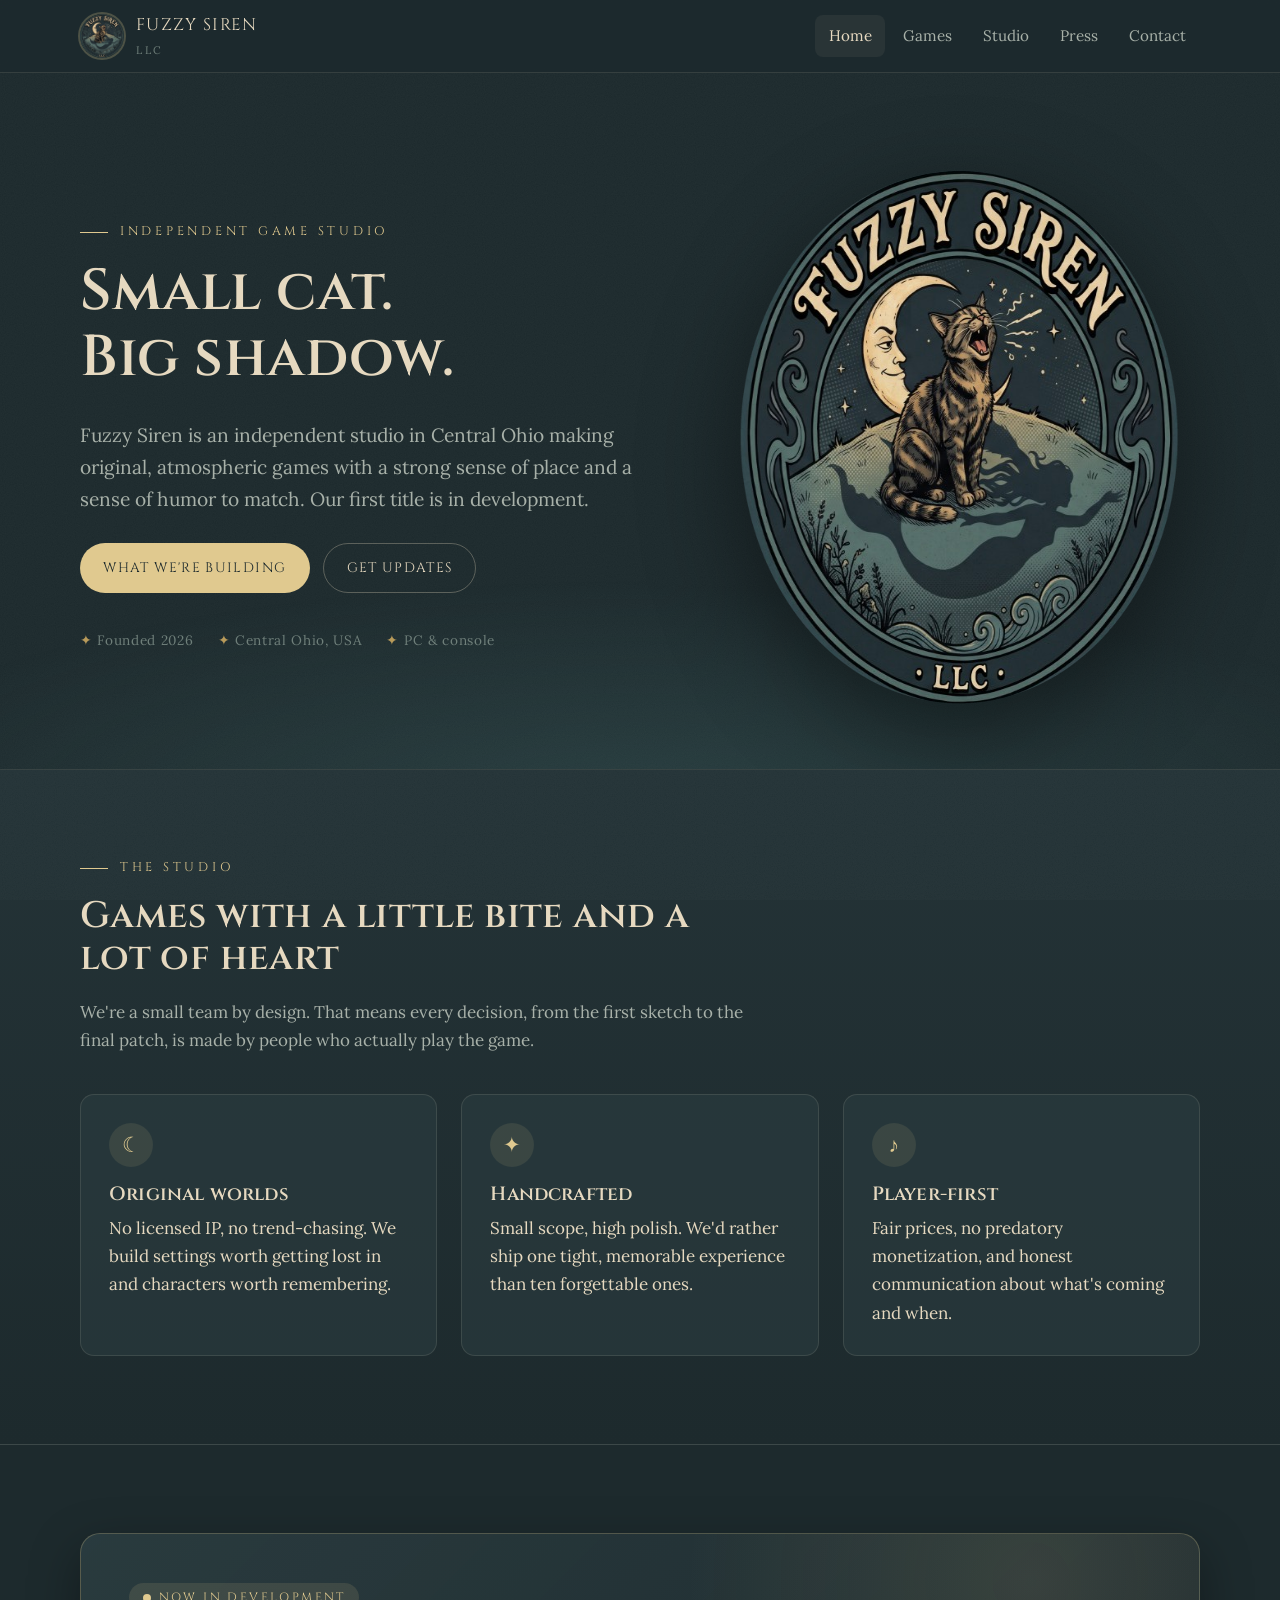
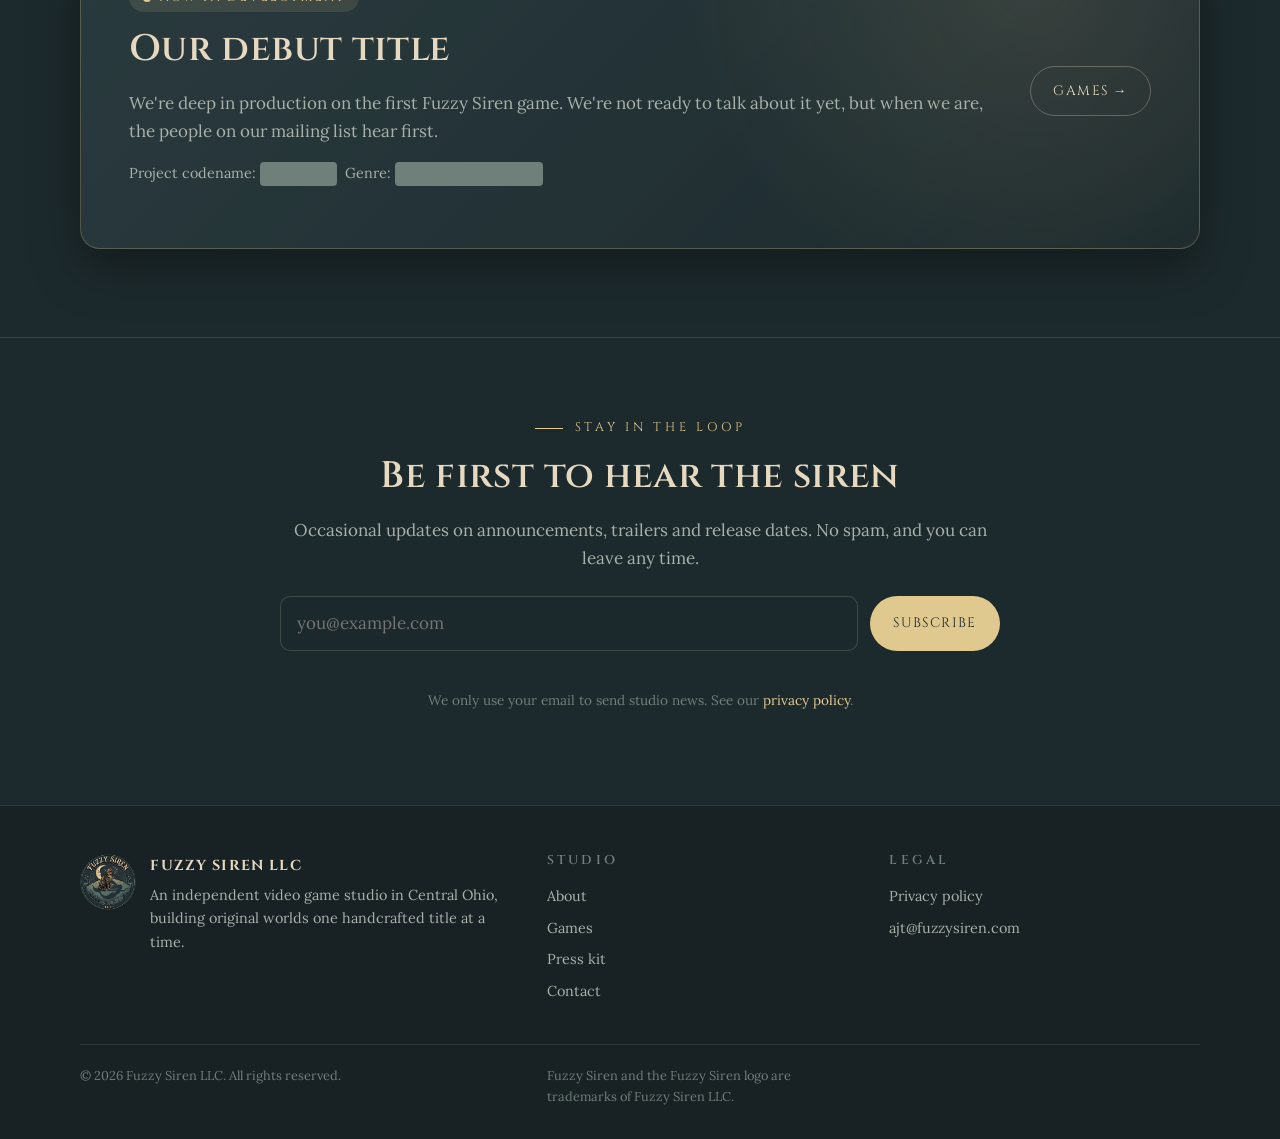
==== index.html @ e26e71ed "Initial Fuzzy Siren LLC marketing site Co-Authored-By: Alex Travis <ajtravis2@gmail.com>" ====
<!DOCTYPE html>
<html lang="en">
<head>
  <meta charset="utf-8">
  <meta name="viewport" content="width=device-width, initial-scale=1">
  <title>Fuzzy Siren LLC — Independent Game Studio</title>
  <meta name="description" content="Fuzzy Siren LLC is an independent video game studio in Central Ohio crafting original, atmospheric games. Our debut title is in development.">
  <link rel="canonical" href="https://fuzzysiren.com/">
  <meta name="theme-color" content="#1d2a2d">
  <meta property="og:type" content="website">
  <meta property="og:site_name" content="Fuzzy Siren LLC">
  <meta property="og:title" content="Fuzzy Siren LLC — Independent Game Studio">
  <meta property="og:description" content="Fuzzy Siren LLC is an independent video game studio in Central Ohio crafting original, atmospheric games. Our debut title is in development.">
  <meta property="og:url" content="https://fuzzysiren.com/">
  <meta property="og:image" content="https://fuzzysiren.com/assets/og-image.jpg">
  <meta name="twitter:card" content="summary_large_image">
  <link rel="icon" href="assets/favicon.ico" sizes="any">
  <link rel="icon" type="image/png" sizes="32x32" href="assets/icon-32.png">
  <link rel="apple-touch-icon" href="assets/icon-180.png">
  <link rel="manifest" href="site.webmanifest">
  <link rel="preconnect" href="https://fonts.googleapis.com">
  <link rel="preconnect" href="https://fonts.gstatic.com" crossorigin>
  <link href="https://fonts.googleapis.com/css2?family=Cinzel:wght@500;600;700&family=Lora:ital,wght@0,400;0,500;1,400&display=swap" rel="stylesheet">
  <link rel="stylesheet" href="css/styles.css">
  <script type="application/ld+json">
  {
    "@context": "https://schema.org",
    "@type": "Organization",
    "name": "Fuzzy Siren LLC",
    "url": "https://fuzzysiren.com",
    "logo": "https://fuzzysiren.com/assets/logo-badge.png",
    "email": "ajt@fuzzysiren.com",
    "description": "Fuzzy Siren LLC is an independent video game studio based in Central Ohio.",
    "address": { "@type": "PostalAddress", "addressRegion": "OH", "addressCountry": "US" }
  }
  </script>
</head>
<body>
  <a class="skip-link" href="#main">Skip to content</a>
  <header class="site-header">
    <div class="wrap">
      <a class="brand" href="index.html">
        <img src="assets/icon-192.png" alt="Fuzzy Siren logo" width="44" height="44">
        <span>Fuzzy Siren<small>LLC</small></span>
      </a>
      <button class="nav-toggle" aria-expanded="false" aria-controls="nav" aria-label="Menu">
        <svg width="22" height="22" viewBox="0 0 24 24" fill="none" stroke="currentColor" stroke-width="2" stroke-linecap="round"><path d="M4 7h16M4 12h16M4 17h16"/></svg>
      </button>
      <nav class="nav" id="nav" aria-label="Primary"><a href="index.html" aria-current="page">Home</a><a href="games.html">Games</a><a href="about.html">Studio</a><a href="press.html">Press</a><a href="contact.html">Contact</a></nav>
    </div>
  </header>

  <main id="main">
<section class="hero">
  <div class="wrap">
    <div>
      <p class="eyebrow">Independent Game Studio</p>
      <h1>Small cat.<br>Big shadow.</h1>
      <p class="lede">Fuzzy Siren is an independent studio in Central Ohio making original, atmospheric games with a strong sense of place and a sense of humor to match. Our first title is in development.</p>
      <div class="hero-actions">
        <a class="btn btn-primary" href="games.html">What we're building</a>
        <a class="btn btn-ghost" href="#updates">Get updates</a>
      </div>
      <div class="hero-meta">
        <span>Founded 2026</span>
        <span>Central Ohio, USA</span>
        <span>PC &amp; console</span>
      </div>
    </div>
    <img class="hero-logo" src="assets/logo-badge.png" alt="Fuzzy Siren LLC — a yowling tabby cat casting the shadow of a siren beneath a crescent moon" width="536" height="536">
  </div>
</section>

<section class="section section-alt" id="studio">
  <div class="wrap">
    <div class="section-head">
      <p class="eyebrow">The Studio</p>
      <h2>Games with a little bite and a lot of heart</h2>
      <p class="muted">We're a small team by design. That means every decision, from the first sketch to the final patch, is made by people who actually play the game.</p>
    </div>
    <div class="grid grid-3">
      <div class="card">
        <div class="glyph">☾</div>
        <h3>Original worlds</h3>
        <p>No licensed IP, no trend-chasing. We build settings worth getting lost in and characters worth remembering.</p>
      </div>
      <div class="card">
        <div class="glyph">✦</div>
        <h3>Handcrafted</h3>
        <p>Small scope, high polish. We'd rather ship one tight, memorable experience than ten forgettable ones.</p>
      </div>
      <div class="card">
        <div class="glyph">♪</div>
        <h3>Player-first</h3>
        <p>Fair prices, no predatory monetization, and honest communication about what's coming and when.</p>
      </div>
    </div>
  </div>
</section>

<section class="section" id="now">
  <div class="wrap">
    <div class="panel">
      <div>
        <span class="badge"><span class="dot"></span> Now in development</span>
        <h2 style="margin-top:1rem">Our debut title</h2>
        <p class="muted">We're deep in production on the first Fuzzy Siren game. We're not ready to talk about it yet, but when we are, the people on our mailing list hear first.</p>
        <p class="muted small">Project codename: <span class="redacted">REDACTED</span>&nbsp; Genre: <span class="redacted">REDACTED, obviously</span></p>
      </div>
      <div>
        <a class="btn btn-ghost" href="games.html">Games &rarr;</a>
      </div>
    </div>
  </div>
</section>

<section class="cta-band" id="updates">
  <div class="wrap">
    <p class="eyebrow" style="justify-content:center">Stay in the loop</p>
    <h2>Be first to hear the siren</h2>
    <p class="muted">Occasional updates on announcements, trailers and release dates. No spam, and you can leave any time.</p>
    <form class="inline-form" data-form data-endpoint="https://formspree.io/f/REPLACE_ME" data-subject="Mailing list signup" data-success="You're on the list. Thanks!" style="justify-content:center;margin-top:1.5rem">
      <label class="honey" aria-hidden="true">Leave blank <input type="text" name="_gotcha" tabindex="-1" autocomplete="off"></label>
      <input type="email" name="email" placeholder="you@example.com" required aria-label="Email address">
      <button class="btn btn-primary" type="submit">Subscribe</button>
    </form>
    <p class="form-status" role="status" aria-live="polite"></p>
    <p class="form-note">We only use your email to send studio news. See our <a href="privacy.html">privacy policy</a>.</p>
  </div>
</section>
  </main>

  <footer class="site-footer">
    <div class="wrap">
      <div>
        <div class="footer-brand">
          <img src="assets/icon-192.png" alt="" width="56" height="56">
          <div>
            <strong style="font-family:var(--font-display);letter-spacing:.08em;color:var(--ink)">FUZZY SIREN LLC</strong>
            <p class="small" style="margin:.35rem 0 0">An independent video game studio in Central Ohio, building original worlds one handcrafted title at a time.</p>
          </div>
        </div>
      </div>
      <div>
        <h4>Studio</h4>
        <ul>
          <li><a href="about.html">About</a></li>
          <li><a href="games.html">Games</a></li>
          <li><a href="press.html">Press kit</a></li>
          <li><a href="contact.html">Contact</a></li>
        </ul>
      </div>
      <div>
        <h4>Legal</h4>
        <ul>
          <li><a href="privacy.html">Privacy policy</a></li>
          <li><a href="mailto:ajt@fuzzysiren.com">ajt@fuzzysiren.com</a></li>
        </ul>
      </div>
    </div>
    <div class="wrap footer-bottom">
      <span>&copy; <span data-year>2026</span> Fuzzy Siren LLC. All rights reserved.</span>
      <span>Fuzzy Siren and the Fuzzy Siren logo are trademarks of Fuzzy Siren LLC.</span>
    </div>
  </footer>
  <script src="js/main.js" defer></script>
</body>
</html>
---- css/styles.css ----
/* Fuzzy Siren LLC — site styles */
:root {
  --bg: #1d2a2d;
  --bg-2: #243337;
  --bg-3: #2d3f43;
  --ink: #e6d9c0;
  --ink-dim: #a8b1a9;
  --ink-faint: #6f7f7a;
  --line: rgba(230, 217, 192, 0.12);
  --moon: #e0c98f;
  --moon-deep: #b89a5a;
  --sea: #4d7c7c;
  --radius: 14px;
  --max: 1120px;
  --font-display: "Cinzel", "Georgia", serif;
  --font-body: "Lora", "Georgia", serif;
  --shadow: 0 18px 50px rgba(0, 0, 0, 0.35);
}

*, *::before, *::after { box-sizing: border-box; }
html { scroll-behavior: smooth; -webkit-text-size-adjust: 100%; }
body {
  margin: 0;
  background: var(--bg);
  color: var(--ink);
  font-family: var(--font-body);
  font-size: 17px;
  line-height: 1.65;
  position: relative;
}
body::before {
  content: "";
  position: fixed; inset: 0; pointer-events: none; z-index: 0;
  background-image: url("data:image/svg+xml;utf8,<svg xmlns='http://www.w3.org/2000/svg' width='160' height='160'><filter id='n'><feTurbulence type='fractalNoise' baseFrequency='.9' numOctaves='2' stitchTiles='stitch'/><feColorMatrix values='0 0 0 0 1 0 0 0 0 1 0 0 0 0 1 0 0 0 .06 0'/></filter><rect width='100%' height='100%' filter='url(%23n)'/></svg>");
  opacity: .5;
}
img { max-width: 100%; display: block; }
a { color: var(--moon); text-decoration: none; }
a:hover { text-decoration: underline; text-underline-offset: 3px; }
h1, h2, h3, h4 { font-family: var(--font-display); font-weight: 600; line-height: 1.15; margin: 0 0 .5em; letter-spacing: .01em; color: var(--ink); }
h1 { font-size: clamp(2.2rem, 5vw, 3.6rem); }
h2 { font-size: clamp(1.6rem, 3.2vw, 2.3rem); }
h3 { font-size: 1.2rem; }
p { margin: 0 0 1em; }
.lede { font-size: 1.2rem; color: var(--ink-dim); max-width: 60ch; }
.muted { color: var(--ink-dim); }
.small { font-size: .9rem; }
.wrap { width: min(var(--max), 100% - 2.5rem); margin-inline: auto; position: relative; z-index: 1; }
.skip-link { position: absolute; left: -999px; top: 0; background: var(--moon); color: #1d2a2d; padding: .5rem 1rem; z-index: 100; }
.skip-link:focus { left: 1rem; top: 1rem; }

/* Header */
.site-header {
  position: sticky; top: 0; z-index: 50;
  background: rgba(29, 42, 45, 0.85);
  backdrop-filter: blur(10px);
  border-bottom: 1px solid var(--line);
}
.site-header .wrap { display: flex; align-items: center; justify-content: space-between; gap: 1rem; min-height: 72px; }
.brand { display: flex; align-items: center; gap: .75rem; color: var(--ink); }
.brand:hover { text-decoration: none; }
.brand img { width: 44px; height: 44px; border-radius: 50%; box-shadow: 0 0 0 2px rgba(224, 201, 143, .25); }
.brand span { font-family: var(--font-display); font-size: 1.05rem; letter-spacing: .08em; text-transform: uppercase; }
.brand small { display: block; font-family: var(--font-body); font-size: .68rem; letter-spacing: .25em; color: var(--ink-faint); margin-top: 2px; }
.nav { display: flex; gap: .25rem; }
.nav a { color: var(--ink-dim); padding: .5rem .85rem; border-radius: 8px; font-size: .95rem; }
.nav a:hover, .nav a[aria-current="page"] { color: var(--ink); background: rgba(230, 217, 192, .06); text-decoration: none; }
.nav-toggle { display: none; background: none; border: 1px solid var(--line); color: var(--ink); border-radius: 8px; padding: .45rem .6rem; cursor: pointer; }
.nav-toggle svg { display: block; }

/* Buttons */
.btn {
  display: inline-flex; align-items: center; gap: .5rem;
  padding: .8rem 1.4rem; border-radius: 999px;
  font-family: var(--font-display); font-size: .85rem; letter-spacing: .1em; text-transform: uppercase;
  border: 1px solid transparent; cursor: pointer; transition: transform .15s ease, background .15s ease, border-color .15s ease;
}
.btn:hover { text-decoration: none; transform: translateY(-1px); }
.btn-primary { background: var(--moon); color: #1d2a2d; }
.btn-primary:hover { background: #ebd7a6; }
.btn-ghost { border-color: rgba(230, 217, 192, .3); color: var(--ink); }
.btn-ghost:hover { border-color: var(--moon); }

/* Hero */
.hero { padding: clamp(3rem, 8vw, 6rem) 0 clamp(2.5rem, 6vw, 4rem); position: relative; overflow: hidden; }
.hero::after {
  content: ""; position: absolute; inset: auto -20% -40% -20%; height: 70%;
  background: radial-gradient(ellipse at center, rgba(77, 124, 124, .25), transparent 65%);
  pointer-events: none;
}
.hero .wrap { display: grid; grid-template-columns: 1.1fr .9fr; gap: 3rem; align-items: center; }
.hero-logo { width: min(100%, 440px); margin-inline: auto; filter: drop-shadow(0 30px 50px rgba(0,0,0,.45)); animation: float 9s ease-in-out infinite; }
@keyframes float { 0%,100% { transform: translateY(0); } 50% { transform: translateY(-10px); } }
.eyebrow { font-family: var(--font-display); font-size: .78rem; letter-spacing: .3em; text-transform: uppercase; color: var(--moon); margin-bottom: 1rem; display: flex; align-items: center; gap: .75rem; }
.eyebrow::before { content: ""; width: 28px; height: 1px; background: var(--moon); }
.hero-actions { display: flex; flex-wrap: wrap; gap: .85rem; margin-top: 1.75rem; }
.hero-meta { display: flex; flex-wrap: wrap; gap: 1.5rem; margin-top: 2.25rem; color: var(--ink-faint); font-size: .85rem; letter-spacing: .05em; }
.hero-meta span::before { content: "✦ "; color: var(--moon-deep); }

/* Sections */
.section { padding: clamp(3rem, 7vw, 5.5rem) 0; }
.section-alt { background: linear-gradient(180deg, var(--bg-2), var(--bg)); border-top: 1px solid var(--line); border-bottom: 1px solid var(--line); }
.section-head { max-width: 62ch; margin-bottom: 2.5rem; }
.grid { display: grid; gap: 1.5rem; }
.grid-3 { grid-template-columns: repeat(3, 1fr); }
.grid-2 { grid-template-columns: repeat(2, 1fr); }
.card {
  background: rgba(45, 63, 67, .55); border: 1px solid var(--line); border-radius: var(--radius);
  padding: 1.75rem; position: relative;
}
.card .glyph { width: 44px; height: 44px; border-radius: 50%; display: grid; place-items: center; background: rgba(224, 201, 143, .1); color: var(--moon); margin-bottom: 1rem; font-size: 1.3rem; }
.card h3 { margin-top: 0; }
.card p:last-child { margin-bottom: 0; }

/* Feature panel (in-development) */
.panel {
  border: 1px solid rgba(224, 201, 143, .25); border-radius: 20px; padding: clamp(1.75rem, 4vw, 3rem);
  background:
    radial-gradient(circle at 85% 15%, rgba(224, 201, 143, .12), transparent 35%),
    linear-gradient(135deg, rgba(45, 63, 67, .8), rgba(29, 42, 45, .9));
  box-shadow: var(--shadow); display: grid; grid-template-columns: 1fr auto; gap: 2rem; align-items: center;
}
.badge { display: inline-flex; align-items: center; gap: .5rem; background: rgba(224, 201, 143, .12); color: var(--moon); border-radius: 999px; padding: .3rem .85rem; font-size: .75rem; letter-spacing: .2em; text-transform: uppercase; font-family: var(--font-display); }
.badge .dot { width: 8px; height: 8px; border-radius: 50%; background: var(--moon); box-shadow: 0 0 0 0 rgba(224,201,143,.7); animation: pulse 2.2s infinite; }
@keyframes pulse { 0% { box-shadow: 0 0 0 0 rgba(224,201,143,.6); } 70% { box-shadow: 0 0 0 10px rgba(224,201,143,0); } 100% { box-shadow: 0 0 0 0 rgba(224,201,143,0); } }
.redacted { display: inline-block; background: var(--ink-faint); color: transparent; border-radius: 4px; user-select: none; }

/* Forms */
.form { display: grid; gap: 1rem; }
.form-row { display: grid; gap: 1rem; grid-template-columns: 1fr 1fr; }
label { display: grid; gap: .4rem; font-size: .9rem; color: var(--ink-dim); }
input, textarea, select {
  width: 100%; font: inherit; color: var(--ink); background: rgba(29, 42, 45, .7);
  border: 1px solid rgba(230, 217, 192, .18); border-radius: 10px; padding: .8rem 1rem;
}
input:focus, textarea:focus { outline: 2px solid var(--moon); outline-offset: 1px; border-color: transparent; }
textarea { min-height: 150px; resize: vertical; }
.inline-form { display: flex; gap: .75rem; flex-wrap: wrap; }
.inline-form input { flex: 1 1 240px; }
.form-note { font-size: .85rem; color: var(--ink-faint); }
.form-status { min-height: 1.5em; font-size: .95rem; }
.form-status.ok { color: #9fd6b5; }
.form-status.err { color: #e9a3a3; }
.honey { position: absolute; left: -9999px; opacity: 0; }

/* Page header */
.page-head { padding: clamp(3rem, 7vw, 5rem) 0 clamp(1.5rem, 3vw, 2.5rem); border-bottom: 1px solid var(--line); }
.page-head h1 { margin-bottom: .35em; }

/* Prose */
.prose { max-width: 70ch; }
.prose h2 { margin-top: 2.5rem; font-size: 1.5rem; }
.prose h3 { margin-top: 2rem; }
.prose ul { padding-left: 1.2rem; }
.prose li { margin-bottom: .4rem; }
.prose hr { border: 0; border-top: 1px solid var(--line); margin: 2.5rem 0; }

/* Fact sheet */
.facts { width: 100%; border-collapse: collapse; }
.facts th, .facts td { text-align: left; padding: .8rem .5rem; border-bottom: 1px solid var(--line); vertical-align: top; }
.facts th { color: var(--ink-faint); font-weight: 400; width: 34%; font-size: .9rem; letter-spacing: .05em; text-transform: uppercase; }

/* Timeline */
.timeline { list-style: none; padding: 0; margin: 0; }
.timeline li { position: relative; padding: 0 0 1.75rem 2rem; border-left: 1px solid var(--line); }
.timeline li::before { content: ""; position: absolute; left: -6px; top: .45rem; width: 11px; height: 11px; border-radius: 50%; background: var(--bg); border: 2px solid var(--moon); }
.timeline li.done::before { background: var(--moon); }
.timeline li:last-child { padding-bottom: 0; }
.timeline .when { font-family: var(--font-display); font-size: .78rem; letter-spacing: .2em; text-transform: uppercase; color: var(--moon); }

/* Download tiles */
.tiles { display: grid; grid-template-columns: repeat(auto-fit, minmax(200px, 1fr)); gap: 1.25rem; }
.tile { background: var(--bg-3); border: 1px solid var(--line); border-radius: var(--radius); overflow: hidden; color: var(--ink); display: flex; flex-direction: column; }
.tile:hover { text-decoration: none; border-color: rgba(224,201,143,.4); }
.tile .thumb { aspect-ratio: 16/10; background: #33484b; display: grid; place-items: center; padding: 1rem; }
.tile .thumb img { max-height: 100%; width: auto; }
.tile .meta { padding: .9rem 1rem; font-size: .9rem; }
.tile .meta small { display: block; color: var(--ink-faint); }

/* Swatches */
.swatches { display: flex; flex-wrap: wrap; gap: .75rem; }
.swatch { width: 110px; border-radius: 10px; overflow: hidden; border: 1px solid var(--line); font-size: .75rem; }
.swatch i { display: block; height: 56px; }
.swatch span { display: block; padding: .4rem .6rem; background: var(--bg-3); color: var(--ink-dim); font-family: monospace; }

/* Contact */
.contact-grid { display: grid; grid-template-columns: 1fr 1.3fr; gap: 3rem; }
.contact-list { list-style: none; padding: 0; margin: 0; display: grid; gap: 1.25rem; }
.contact-list strong { display: block; font-family: var(--font-display); font-size: .8rem; letter-spacing: .2em; text-transform: uppercase; color: var(--moon); margin-bottom: .2rem; }

/* CTA band */
.cta-band { text-align: center; padding: clamp(3rem, 7vw, 5rem) 0; border-top: 1px solid var(--line); }
.cta-band .wrap { max-width: 720px; }

/* Footer */
.site-footer { border-top: 1px solid var(--line); padding: 3rem 0 2rem; color: var(--ink-dim); font-size: .9rem; background: #182225; }
.site-footer .wrap { display: grid; grid-template-columns: 1.4fr 1fr 1fr; gap: 2rem; }
.site-footer h4 { font-size: .8rem; letter-spacing: .25em; text-transform: uppercase; color: var(--ink-faint); margin-bottom: 1rem; }
.site-footer ul { list-style: none; padding: 0; margin: 0; display: grid; gap: .5rem; }
.site-footer a { color: var(--ink-dim); }
.site-footer a:hover { color: var(--ink); }
.footer-brand { display: flex; gap: .9rem; align-items: flex-start; }
.footer-brand img { width: 56px; height: 56px; border-radius: 50%; }
.footer-bottom { border-top: 1px solid var(--line); margin-top: 2.5rem; padding-top: 1.25rem; font-size: .8rem; color: var(--ink-faint); display: flex; justify-content: space-between; flex-wrap: wrap; gap: .5rem; }

/* Responsive */
@media (max-width: 900px) {
  .hero .wrap { grid-template-columns: 1fr; text-align: center; }
  .hero .eyebrow { justify-content: center; }
  .hero .lede { margin-inline: auto; }
  .hero-actions, .hero-meta { justify-content: center; }
  .hero-logo { width: min(100%, 320px); order: -1; }
  .grid-3 { grid-template-columns: 1fr 1fr; }
  .panel { grid-template-columns: 1fr; }
  .contact-grid { grid-template-columns: 1fr; gap: 2rem; }
  .site-footer .wrap { grid-template-columns: 1fr 1fr; }
}
@media (max-width: 680px) {
  body { font-size: 16px; }
  .nav-toggle { display: inline-flex; }
  .nav { display: none; position: absolute; left: 0; right: 0; top: 100%; flex-direction: column; background: var(--bg-2); border-bottom: 1px solid var(--line); padding: .75rem 1.25rem 1rem; }
  .nav.open { display: flex; }
  .grid-3, .grid-2, .form-row { grid-template-columns: 1fr; }
  .site-footer .wrap { grid-template-columns: 1fr; }
  .brand small { display: none; }
}
@media (prefers-reduced-motion: reduce) {
  .hero-logo, .badge .dot { animation: none; }
  html { scroll-behavior: auto; }
}
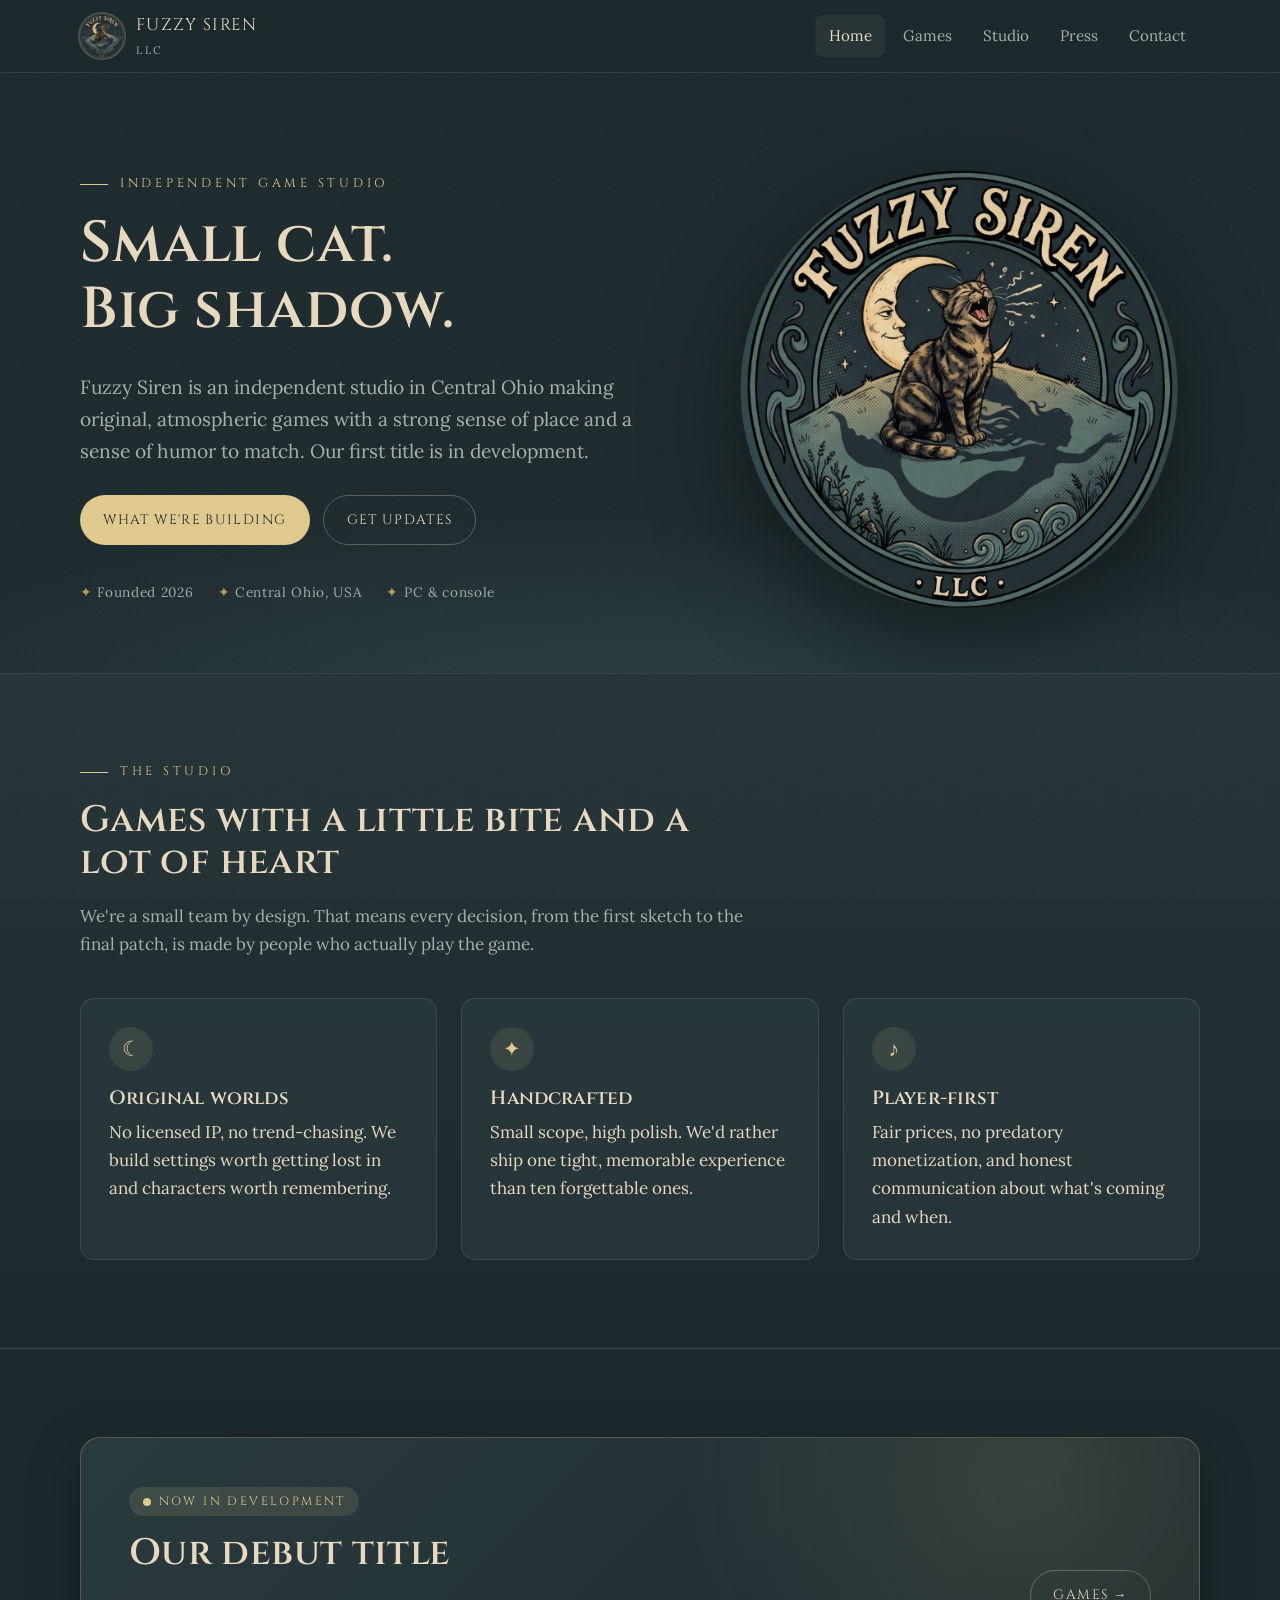
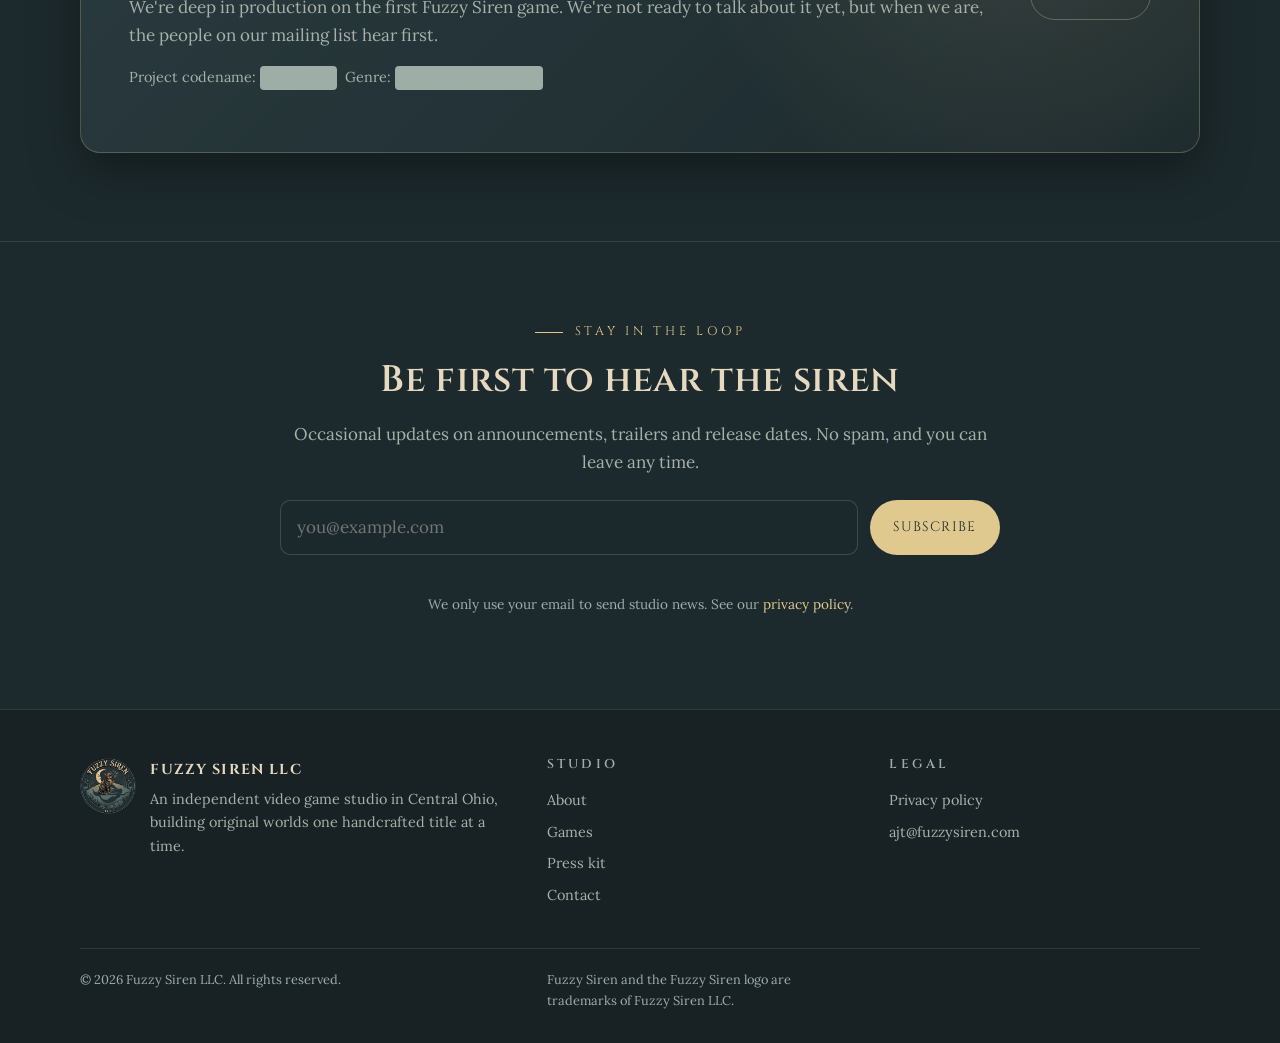
==== commit b61dffa5: "Remove contact form; mailing-list signup posts to Google Sheet via Apps Script - Contact page now sh" ====
--- a/index.html
+++ b/index.html
@@ -119,7 +119,7 @@
     <p class="eyebrow" style="justify-content:center">Stay in the loop</p>
     <h2>Be first to hear the siren</h2>
     <p class="muted">Occasional updates on announcements, trailers and release dates. No spam, and you can leave any time.</p>
-    <form class="inline-form" data-form data-endpoint="https://formspree.io/f/REPLACE_ME" data-subject="Mailing list signup" data-success="You're on the list. Thanks!" style="justify-content:center;margin-top:1.5rem">
+    <form class="inline-form" data-signup data-success="You're on the list. Thanks!" style="justify-content:center;margin-top:1.5rem">
       <label class="honey" aria-hidden="true">Leave blank <input type="text" name="_gotcha" tabindex="-1" autocomplete="off"></label>
       <input type="email" name="email" placeholder="you@example.com" required aria-label="Email address">
       <button class="btn btn-primary" type="submit">Subscribe</button>
--- a/css/styles.css
+++ b/css/styles.css
@@ -5,7 +5,7 @@
   --bg-3: #2d3f43;
   --ink: #e6d9c0;
   --ink-dim: #a8b1a9;
-  --ink-faint: #6f7f7a;
+  --ink-faint: #9fada7;
   --line: rgba(230, 217, 192, 0.12);
   --moon: #e0c98f;
   --moon-deep: #b89a5a;
@@ -34,7 +34,7 @@
   background-image: url("data:image/svg+xml;utf8,<svg xmlns='http://www.w3.org/2000/svg' width='160' height='160'><filter id='n'><feTurbulence type='fractalNoise' baseFrequency='.9' numOctaves='2' stitchTiles='stitch'/><feColorMatrix values='0 0 0 0 1 0 0 0 0 1 0 0 0 0 1 0 0 0 .06 0'/></filter><rect width='100%' height='100%' filter='url(%23n)'/></svg>");
   opacity: .5;
 }
-img { max-width: 100%; display: block; }
+img { max-width: 100%; height: auto; display: block; }
 a { color: var(--moon); text-decoration: none; }
 a:hover { text-decoration: underline; text-underline-offset: 3px; }
 h1, h2, h3, h4 { font-family: var(--font-display); font-weight: 600; line-height: 1.15; margin: 0 0 .5em; letter-spacing: .01em; color: var(--ink); }
@@ -102,6 +102,7 @@
 .section-alt { background: linear-gradient(180deg, var(--bg-2), var(--bg)); border-top: 1px solid var(--line); border-bottom: 1px solid var(--line); }
 .section-head { max-width: 62ch; margin-bottom: 2.5rem; }
 .grid { display: grid; gap: 1.5rem; }
+.grid > * { min-width: 0; }
 .grid-3 { grid-template-columns: repeat(3, 1fr); }
 .grid-2 { grid-template-columns: repeat(2, 1fr); }
 .card {
@@ -156,7 +157,8 @@
 .prose hr { border: 0; border-top: 1px solid var(--line); margin: 2.5rem 0; }
 
 /* Fact sheet */
-.facts { width: 100%; border-collapse: collapse; }
+.facts { width: 100%; border-collapse: collapse; table-layout: fixed; }
+.facts td { overflow-wrap: anywhere; }
 .facts th, .facts td { text-align: left; padding: .8rem .5rem; border-bottom: 1px solid var(--line); vertical-align: top; }
 .facts th { color: var(--ink-faint); font-weight: 400; width: 34%; font-size: .9rem; letter-spacing: .05em; text-transform: uppercase; }
 
@@ -228,3 +230,7 @@
   .hero-logo, .badge .dot { animation: none; }
   html { scroll-behavior: auto; }
 }
+
+/* Contact (no form) */
+.contact-card { display: grid; gap: .75rem; justify-items: start; align-content: start; }
+.contact-email { font-weight: 700; font-size: clamp(1.2rem, 2.6vw, 1.6rem); color: var(--ink); word-break: break-all; }
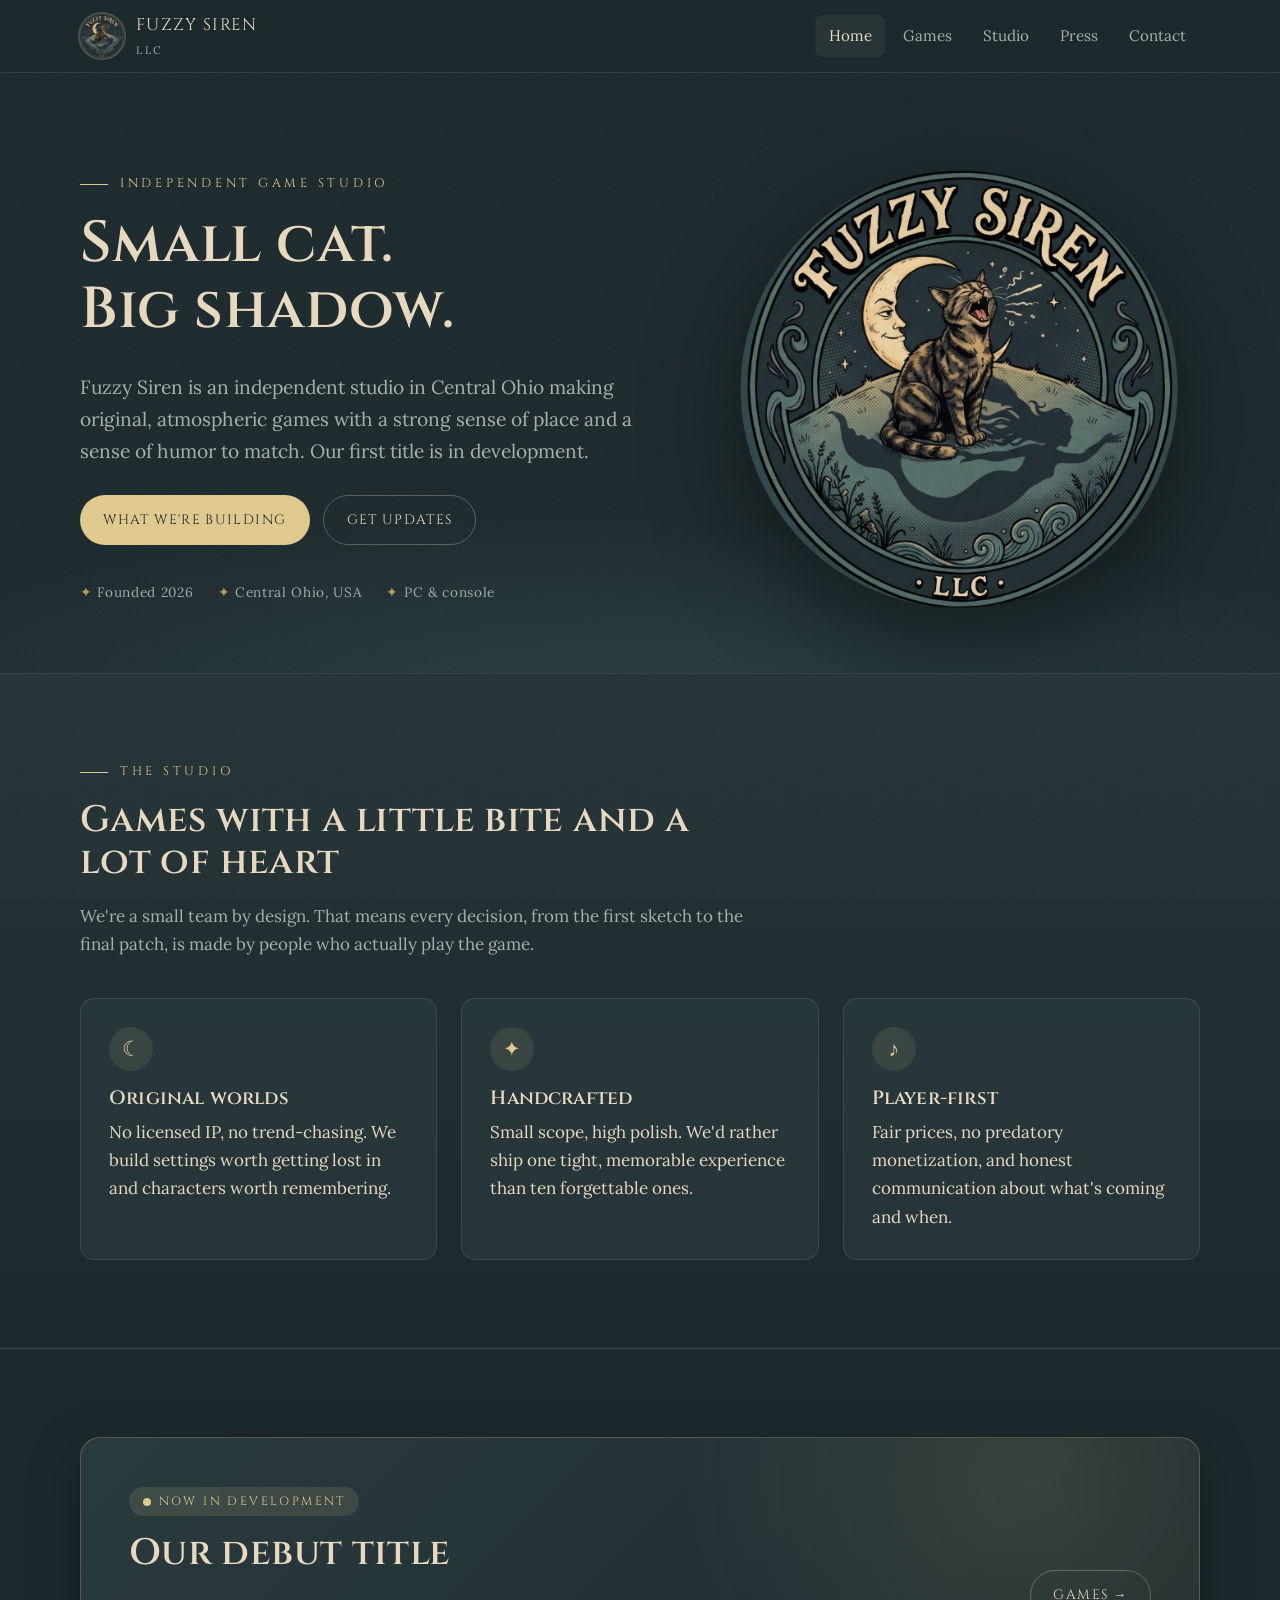
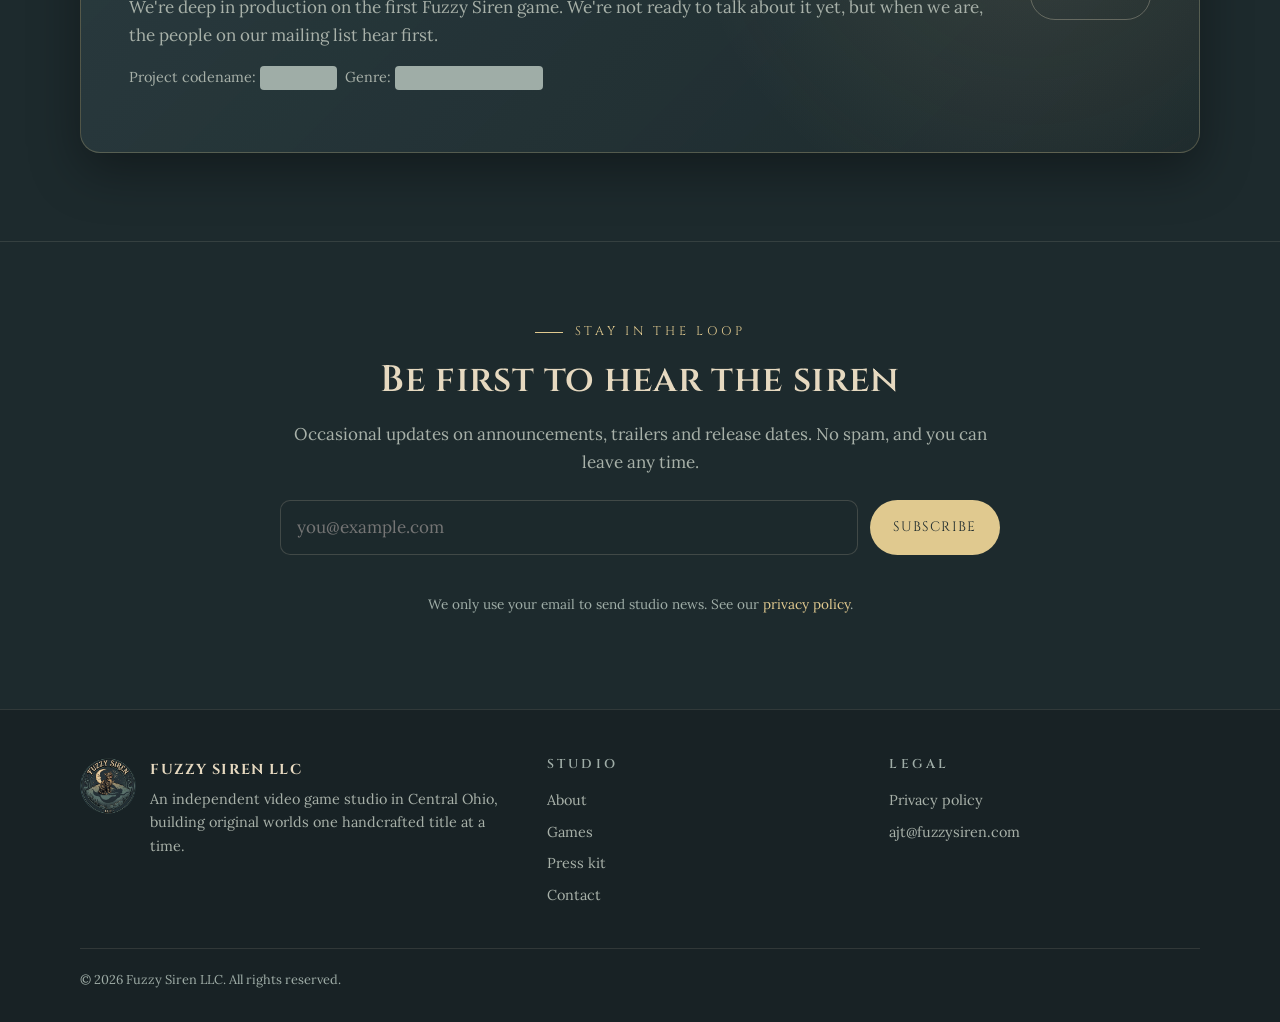
==== commit ec0aca5d: "Remove trademark claim from footer Co-Authored-By: Alex Travis <ajtravis2@gmail.com>" ====
--- a/index.html
+++ b/index.html
@@ -160,7 +160,6 @@
     </div>
     <div class="wrap footer-bottom">
       <span>&copy; <span data-year>2026</span> Fuzzy Siren LLC. All rights reserved.</span>
-      <span>Fuzzy Siren and the Fuzzy Siren logo are trademarks of Fuzzy Siren LLC.</span>
     </div>
   </footer>
   <script src="js/main.js" defer></script>
